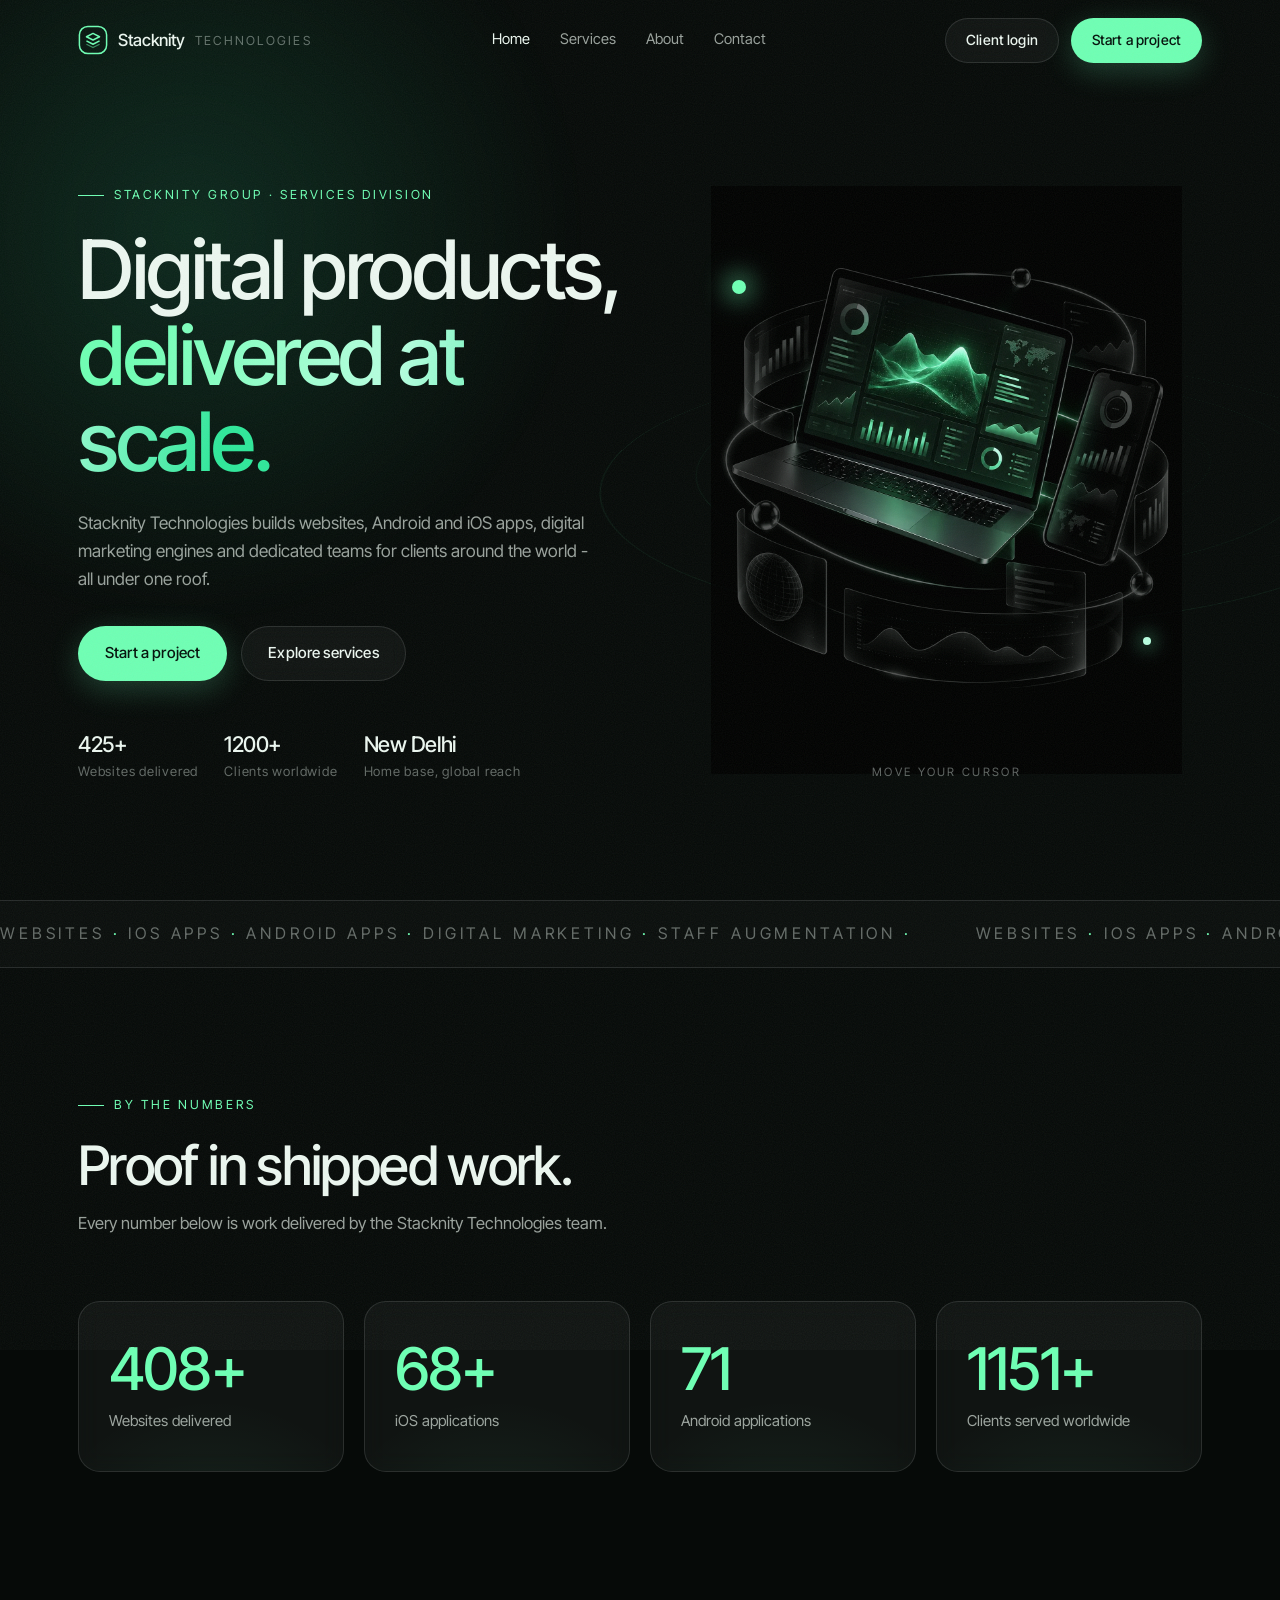
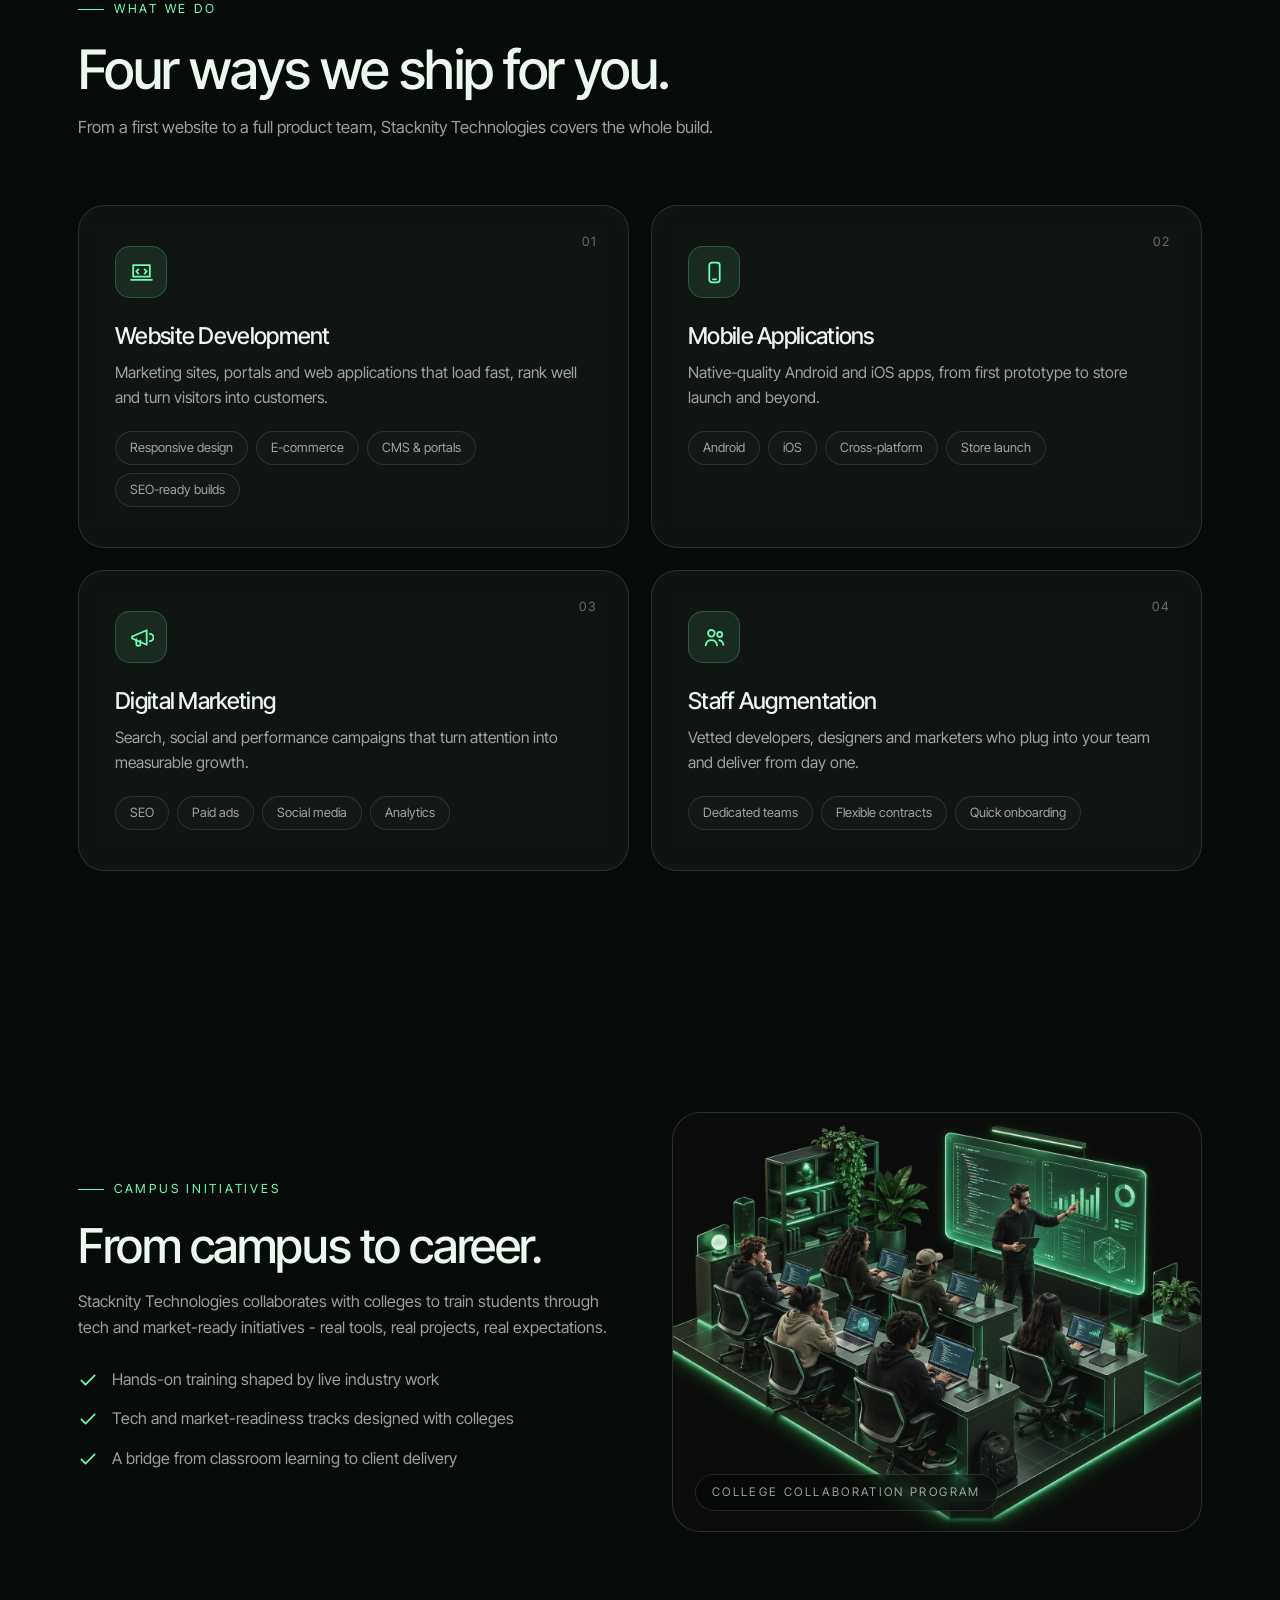
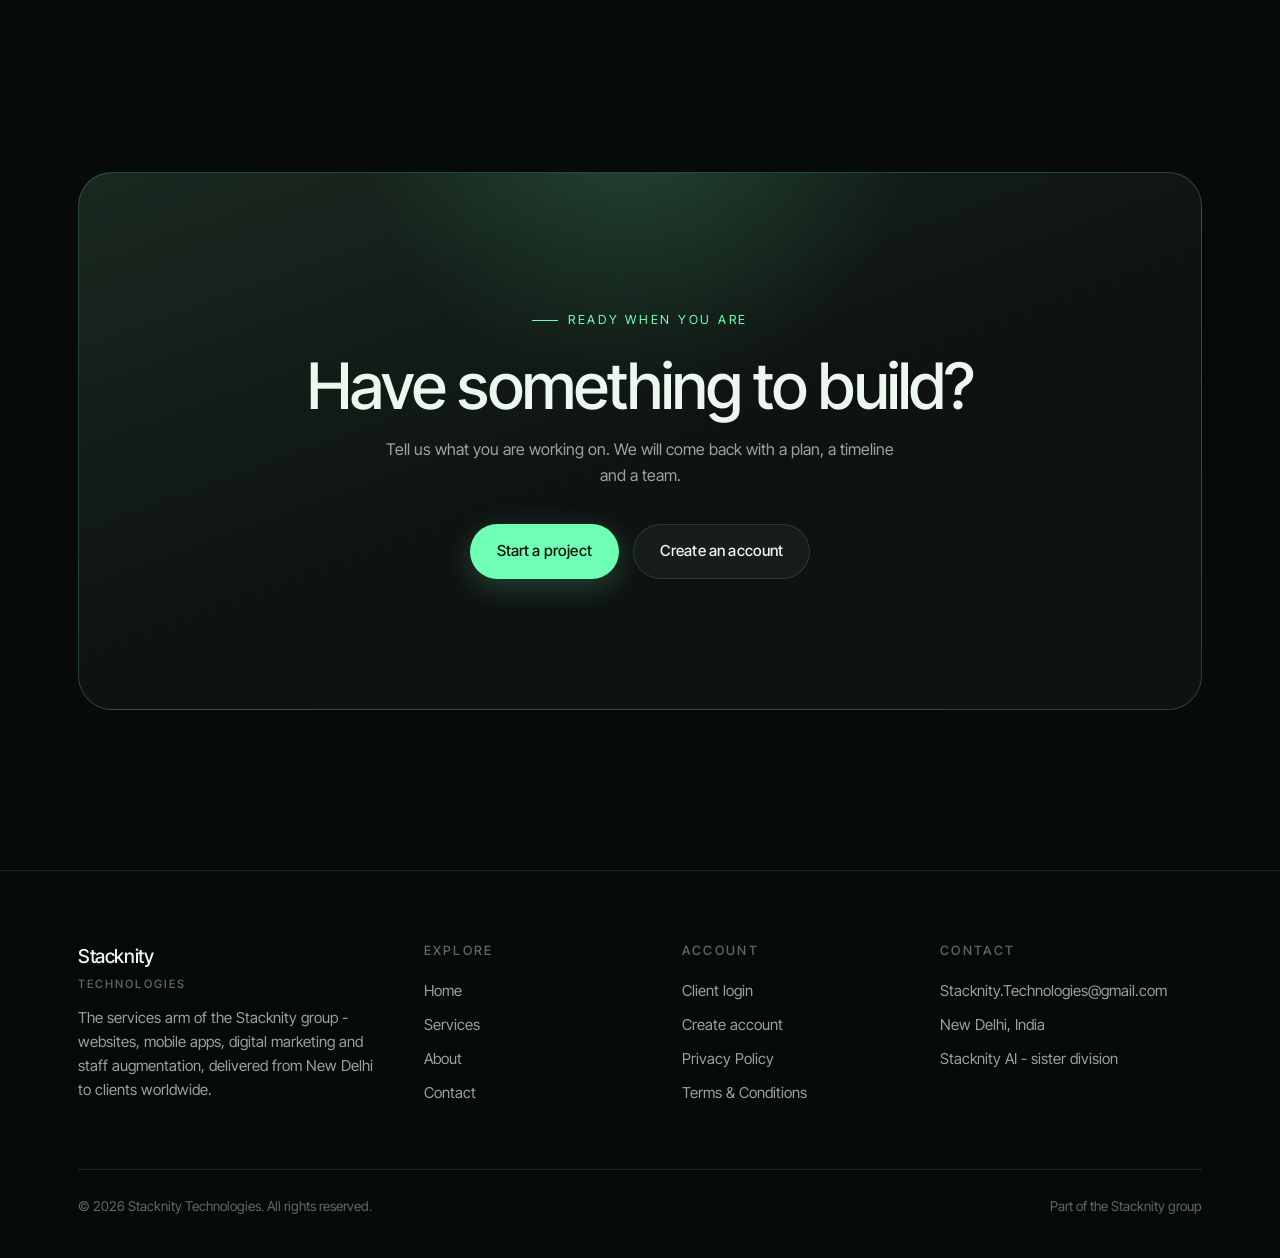
==== index.html @ 3ac45c6f "Stacknity Technologies website: multi-page site, auth, legal pages" ====
<!DOCTYPE html>
<html lang="en">
<head>
<meta charset="UTF-8">
<meta name="viewport" content="width=device-width, initial-scale=1, viewport-fit=cover">
<title>Stacknity Technologies - Websites, Apps, Marketing & Staff Augmentation</title>
<meta name="description" content="Stacknity Technologies is the services arm of the Stacknity group: website development, Android and iOS apps, digital marketing and staff augmentation from New Delhi, India.">
<link rel="icon" href="data:image/svg+xml,%3Csvg xmlns=%22http://www.w3.org/2000/svg%22 viewBox=%220 0 32 32%22%3E%3Crect width=%2232%22 height=%2232%22 rx=%228%22 fill=%22%23060a08%22/%3E%3Cpath d=%22M9 12.5l7-3.5 7 3.5-7 3.5-7-3.5z%22 fill=%22none%22 stroke=%22%236fffb4%22 stroke-width=%221.6%22 stroke-linejoin=%22round%22/%3E%3Cpath d=%22M9 17l7 3.5 7-3.5M9 20.5l7 3.5 7-3.5%22 fill=%22none%22 stroke=%22%236fffb4%22 stroke-width=%221.5%22 stroke-linejoin=%22round%22/%3E%3C/svg%3E">
<link rel="preconnect" href="https://fonts.googleapis.com">
<link rel="preconnect" href="https://fonts.gstatic.com" crossorigin>
<link href="https://fonts.googleapis.com/css2?family=Inter+Tight:wght@400;500&display=swap" rel="stylesheet">
<link rel="stylesheet" href="styles.css">
</head>
<body>
<div class="grain" aria-hidden="true"></div>
<nav class="nav" id="nav">
  <div class="nav-inner">
    <a class="brand" href="index.html" aria-label="Stacknity Technologies home">
      <svg class="mark" viewBox="0 0 32 32" fill="none" aria-hidden="true"><rect x="1.5" y="1.5" width="29" height="29" rx="9" stroke="#6fffb4" stroke-width="1.6"/><path d="M9 12.5l7-3.5 7 3.5-7 3.5-7-3.5z" stroke="#6fffb4" stroke-width="1.6" stroke-linejoin="round"/><path d="M9 17l7 3.5 7-3.5" stroke="#6fffb4" stroke-width="1.6" stroke-linejoin="round"/><path d="M9 20.5l7 3.5 7-3.5" stroke="#6fffb4" stroke-width="1.4" stroke-linejoin="round" opacity=".5"/></svg>
      <b>Stacknity</b><span>Technologies</span>
    </a>
    <div class="nav-links">
      <a href="index.html" class="active">Home</a>
      <a href="services.html">Services</a>
      <a href="about.html">About</a>
      <a href="contact.html">Contact</a>
    </div>
    <div class="nav-cta">
      <a class="btn btn-ghost sm" href="login.html">Client login</a>
      <a class="btn btn-primary sm" href="contact.html">Start a project</a>
    </div>
    <button class="nav-toggle" id="nav-toggle" aria-label="Menu"><i></i><i></i></button>
  </div>
</nav>
<div class="mobile-menu" id="mobile-menu">
  <a href="index.html">Home</a>
  <a href="services.html">Services</a>
  <a href="about.html">About</a>
  <a href="contact.html">Contact</a>
  <a href="login.html">Client login</a>
  <a class="btn btn-primary mm-cta" href="contact.html" style="justify-content:center;border:0">Start a project</a>
</div>
<section class="hero">
  <div class="hero-bg"><div class="hero-glow"></div><div class="rings" aria-hidden="true"><i></i><i></i><i></i></div></div>
  <div class="wrap hero-grid">
    <div>
      <div class="eyebrow reveal">Stacknity group &middot; Services division</div>
      <h1 class="reveal" style="--d:.08s">Digital products,<br><span class="grad">delivered at scale.</span></h1>
      <p class="hero-sub reveal" style="--d:.16s">Stacknity Technologies builds websites, Android and iOS apps, digital marketing engines and dedicated teams for clients around the world - all under one roof.</p>
      <div class="hero-cta reveal" style="--d:.24s">
        <a class="btn btn-primary" href="contact.html">Start a project</a>
        <a class="btn btn-ghost" href="services.html">Explore services</a>
      </div>
      <div class="hero-meta reveal" style="--d:.32s">
        <div><b>425+</b>Websites delivered</div>
        <div><b>1200+</b>Clients worldwide</div>
        <div><b>New Delhi</b>Home base, global reach</div>
      </div>
    </div>
    <div class="hero-visual reveal" id="hero-visual" style="--d:.2s">
      <div class="orb o1"></div><div class="orb o2"></div>
      <div class="spot-base"><img src="hero-tech.webp" alt="Laptop and smartphone with glowing mint interfaces, by Stacknity Technologies"></div>
      <div class="spot-reveal"><img src="hero-tech.webp" alt="" aria-hidden="true"></div>
      <div class="spot-hint">Move your cursor</div>
    </div>
  </div>
</section>
<div class="marquee"><div class="marquee-track" id="marquee-track"><span>Websites <b>&middot;</b> iOS apps <b>&middot;</b> Android apps <b>&middot;</b> Digital marketing <b>&middot;</b> Staff augmentation <b>&middot;</b>&nbsp;</span></div></div>
<section class="section">
  <div class="wrap">
    <div class="sec-head reveal"><div class="eyebrow">By the numbers</div><h2>Proof in shipped work.</h2><p>Every number below is work delivered by the Stacknity Technologies team.</p></div>
    <div class="stats"><div class="stat reveal"><div class="num" data-count="425" data-suffix="+">0+</div><div class="lbl">Websites delivered</div></div><div class="stat reveal" style="--d:.08s"><div class="num" data-count="71" data-suffix="+">0+</div><div class="lbl">iOS applications</div></div><div class="stat reveal" style="--d:.16s"><div class="num" data-count="74" data-suffix="">0</div><div class="lbl">Android applications</div></div><div class="stat reveal" style="--d:.24s"><div class="num" data-count="1200" data-suffix="+">0+</div><div class="lbl">Clients served worldwide</div></div></div>
  </div>
</section>
<section class="section" style="padding-top:0">
  <div class="wrap">
    <div class="sec-head reveal"><div class="eyebrow">What we do</div><h2>Four ways we ship for you.</h2><p>From a first website to a full product team, Stacknity Technologies covers the whole build.</p></div>
    <div class="svc-grid">
      <div class="svc reveal"><span class="idx">01</span><div class="icon"><svg viewBox="0 0 24 24"><path d="M4 5h16v11H4z"/><path d="M2 19h20"/><path d="M9 9l-2 2 2 2M15 9l2 2-2 2"/></svg></div><h3>Website Development</h3><p>Marketing sites, portals and web applications that load fast, rank well and turn visitors into customers.</p><ul><li>Responsive design</li><li>E-commerce</li><li>CMS &amp; portals</li><li>SEO-ready builds</li></ul></div>
      <div class="svc reveal" style="--d:.08s"><span class="idx">02</span><div class="icon"><svg viewBox="0 0 24 24"><rect x="7" y="2.5" width="10" height="19" rx="2.5"/><path d="M10.5 18.5h3"/></svg></div><h3>Mobile Applications</h3><p>Native-quality Android and iOS apps, from first prototype to store launch and beyond.</p><ul><li>Android</li><li>iOS</li><li>Cross-platform</li><li>Store launch</li></ul></div>
      <div class="svc reveal" style="--d:.16s"><span class="idx">03</span><div class="icon"><svg viewBox="0 0 24 24"><path d="M3 11l14-6v14L3 13v-2z"/><path d="M7 13.5V18a2 2 0 0 0 4 0v-3"/><path d="M20 8.5a3.5 3.5 0 0 1 0 7"/></svg></div><h3>Digital Marketing</h3><p>Search, social and performance campaigns that turn attention into measurable growth.</p><ul><li>SEO</li><li>Paid ads</li><li>Social media</li><li>Analytics</li></ul></div>
      <div class="svc reveal" style="--d:.24s"><span class="idx">04</span><div class="icon"><svg viewBox="0 0 24 24"><circle cx="9" cy="8" r="3.2"/><path d="M3.5 19.5c.6-3.2 2.8-5 5.5-5s4.9 1.8 5.5 5"/><circle cx="17" cy="9" r="2.4"/><path d="M16.5 14.6c2.1.3 3.6 1.9 4 4.4"/></svg></div><h3>Staff Augmentation</h3><p>Vetted developers, designers and marketers who plug into your team and deliver from day one.</p><ul><li>Dedicated teams</li><li>Flexible contracts</li><li>Quick onboarding</li></ul></div>
    </div>
  </div>
</section>
<section class="section"><div class="wrap split"><div class="reveal"><div class="eyebrow">Campus initiatives</div><h2>From campus to career.</h2><p>Stacknity Technologies collaborates with colleges to train students through tech and market-ready initiatives - real tools, real projects, real expectations.</p><ul class="checks"><li><svg viewBox="0 0 24 24"><path d="M4 12.5l5 5L20 6.5"/></svg>Hands-on training shaped by live industry work</li><li><svg viewBox="0 0 24 24"><path d="M4 12.5l5 5L20 6.5"/></svg>Tech and market-readiness tracks designed with colleges</li><li><svg viewBox="0 0 24 24"><path d="M4 12.5l5 5L20 6.5"/></svg>A bridge from classroom learning to client delivery</li></ul></div><div class="panel reveal" style="--d:.12s"><img src="campus.webp" alt="Students training with modern technology in a college program"><span class="panel-tag">College collaboration program</span></div></div></section>
<section class="section"><div class="wrap"><div class="cta-band reveal"><div class="eyebrow" style="justify-content:center">Ready when you are</div><h2>Have something to build?</h2><p>Tell us what you are working on. We will come back with a plan, a timeline and a team.</p><div class="hero-cta" style="justify-content:center"><a class="btn btn-primary" href="contact.html">Start a project</a><a class="btn btn-ghost" href="signup.html">Create an account</a></div></div></div></section>
<footer class="footer">
  <div class="wrap">
    <div class="footer-grid">
      <div>
        <div class="fbrand">Stacknity<span>Technologies</span></div>
        <p>The services arm of the Stacknity group - websites, mobile apps, digital marketing and staff augmentation, delivered from New Delhi to clients worldwide.</p>
      </div>
      <div>
        <h4>Explore</h4>
        <a href="index.html">Home</a>
        <a href="services.html">Services</a>
        <a href="about.html">About</a>
        <a href="contact.html">Contact</a>
      </div>
      <div>
        <h4>Account</h4>
        <a href="login.html">Client login</a>
        <a href="signup.html">Create account</a>
        <a href="privacy.html">Privacy Policy</a>
        <a href="terms.html">Terms &amp; Conditions</a>
      </div>
      <div>
        <h4>Contact</h4>
        <a href="mailto:Stacknity.Technologies@gmail.com">Stacknity.Technologies@gmail.com</a>
        <p>New Delhi, India</p>
        <a href="https://ravishankarbera.github.io/stacknity.ai/" target="_blank" rel="noopener">Stacknity AI - sister division</a>
      </div>
    </div>
    <div class="footer-bottom">
      <span>&copy; <span id="year">2026</span> Stacknity Technologies. All rights reserved.</span>
      <span>Part of the Stacknity group</span>
    </div>
  </div>
</footer>
<script src="site.js"></script>
</body></html>
---- styles.css ----
/* Stacknity Technologies - design system
   DNA: spotlight reveal, glass, grain, entrance motion, 3D accents (original build) */
:root{
  --bg:#060a08;
  --bg2:#0a100c;
  --fg:#ecf7f0;
  --fg-soft:rgba(236,247,240,.64);
  --fg-faint:rgba(236,247,240,.40);
  --mint:#6fffb4;
  --mint-deep:#2fe89a;
  --ink:#04120b;
  --rule:rgba(236,247,240,.12);
  --glass:rgba(255,255,255,.045);
  --glass-strong:rgba(255,255,255,.08);
  --ease:cubic-bezier(.22,.61,.36,1);
  --font:'Inter Tight','Helvetica Neue',Helvetica,Arial,sans-serif;
}
*{margin:0;padding:0;box-sizing:border-box}
html{-webkit-text-size-adjust:100%;scroll-behavior:smooth}
body{background:var(--bg);color:var(--fg);font-family:var(--font);font-weight:400;line-height:1.6;overflow-x:hidden}
::selection{background:var(--mint);color:var(--ink)}
img{max-width:100%;display:block}
a{color:inherit;text-decoration:none}
.wrap{max-width:1180px;margin:0 auto;padding:0 28px}
h1,h2,h3{font-weight:500;letter-spacing:-.03em;line-height:1.05}

/* film grain */
.grain{position:fixed;inset:-50%;width:200%;height:200%;pointer-events:none;z-index:2000;opacity:.06;
  background-image:url("data:image/svg+xml,%3Csvg xmlns='http://www.w3.org/2000/svg' width='240' height='240'%3E%3Cfilter id='n'%3E%3CfeTurbulence type='fractalNoise' baseFrequency='0.9' numOctaves='2' stitchTiles='stitch'/%3E%3C/filter%3E%3Crect width='100%25' height='100%25' filter='url(%23n)'/%3E%3C/svg%3E");
  animation:grain 8s steps(10) infinite}
@keyframes grain{0%,100%{transform:translate(0,0)}20%{transform:translate(-3%,2%)}40%{transform:translate(2%,-3%)}60%{transform:translate(-2%,-2%)}80%{transform:translate(3%,3%)}}

/* nav */
.nav{position:fixed;top:0;left:0;right:0;z-index:1000;transition:background .4s var(--ease),border-color .4s var(--ease);border-bottom:1px solid transparent}
.nav.scrolled{background:rgba(6,10,8,.72);backdrop-filter:blur(18px);-webkit-backdrop-filter:blur(18px);border-bottom-color:var(--rule)}
.nav-inner{max-width:1180px;margin:0 auto;padding:18px 28px;display:flex;align-items:center;justify-content:space-between;gap:24px}
.brand{display:flex;align-items:center;gap:10px;font-size:1.05rem;letter-spacing:-.02em}
.brand .mark{width:30px;height:30px;flex:none}
.brand b{font-weight:500}
.brand span{color:var(--fg-faint);font-size:.78rem;letter-spacing:.18em;text-transform:uppercase;margin-top:2px}
.nav-links{display:flex;gap:30px;align-items:center}
.nav-links a{color:var(--fg-soft);font-size:.92rem;transition:color .25s}
.nav-links a:hover,.nav-links a.active{color:var(--fg)}
.nav-cta{display:flex;gap:12px;align-items:center}
.nav-toggle{display:none;background:none;border:0;width:40px;height:40px;cursor:pointer;position:relative;z-index:1002}
.nav-toggle i{position:absolute;left:8px;right:8px;height:2px;background:var(--fg);transition:.35s var(--ease)}
.nav-toggle i:nth-child(1){top:14px}.nav-toggle i:nth-child(2){top:24px}
.nav-toggle.open i:nth-child(1){top:19px;transform:rotate(45deg)}
.nav-toggle.open i:nth-child(2){top:19px;transform:rotate(-45deg)}
.mobile-menu{position:fixed;inset:0;z-index:1001;background:rgba(6,10,8,.96);backdrop-filter:blur(24px);display:flex;flex-direction:column;justify-content:center;padding:0 32px;gap:8px;opacity:0;pointer-events:none;transition:opacity .4s var(--ease)}
.mobile-menu.open{opacity:1;pointer-events:auto}
.mobile-menu a{font-size:2rem;font-weight:500;letter-spacing:-.02em;padding:10px 0;border-bottom:1px solid var(--rule);color:var(--fg-soft)}
.mobile-menu a:hover{color:var(--mint)}
.mobile-menu .mm-cta{margin-top:22px;border:0}

/* buttons */
.btn{display:inline-flex;align-items:center;gap:9px;padding:14px 26px;border-radius:999px;font-size:.95rem;font-weight:500;letter-spacing:.01em;cursor:pointer;border:1px solid transparent;transition:transform .35s var(--ease),box-shadow .35s var(--ease),background .35s,color .35s;white-space:nowrap}
.btn:hover{transform:translateY(-2px)}
.btn-primary{background:var(--mint);color:var(--ink);box-shadow:0 8px 30px rgba(111,255,180,.22)}
.btn-primary:hover{box-shadow:0 14px 44px rgba(111,255,180,.34)}
.btn-ghost{background:var(--glass);border-color:var(--rule);color:var(--fg);backdrop-filter:blur(8px)}
.btn-ghost:hover{border-color:rgba(111,255,180,.45)}
.btn.sm{padding:10px 20px;font-size:.88rem}

/* hero */
.hero{position:relative;min-height:100vh;display:flex;align-items:center;padding:140px 0 80px;overflow:hidden}
.hero-bg{position:absolute;inset:0;pointer-events:none}
.hero-glow{position:absolute;width:900px;height:900px;left:-260px;top:-220px;background:radial-gradient(circle,rgba(47,232,154,.14),transparent 62%);filter:blur(10px)}
.rings{position:absolute;right:-8%;top:50%;width:min(64vw,760px);aspect-ratio:1;transform:translateY(-50%);perspective:1100px;opacity:.6}
.rings i{position:absolute;inset:0;border-radius:50%;border:1px solid rgba(111,255,180,.16);transform-style:preserve-3d}
.rings i:nth-child(1){transform:rotateX(72deg) rotateZ(0deg);animation:spin 26s linear infinite}
.rings i:nth-child(2){inset:11%;border-color:rgba(111,255,180,.11);transform:rotateX(72deg) rotateZ(60deg);animation:spin 34s linear infinite reverse}
.rings i:nth-child(3){inset:23%;border-style:dashed;border-color:rgba(111,255,180,.09);transform:rotateX(72deg) rotateZ(120deg);animation:spin 44s linear infinite}
@keyframes spin{from{transform:rotateX(72deg) rotateZ(0deg)}to{transform:rotateX(72deg) rotateZ(360deg)}}
.hero-grid{position:relative;display:grid;grid-template-columns:1.05fr .95fr;gap:48px;align-items:center;width:100%}
.eyebrow{display:inline-flex;align-items:center;gap:10px;font-size:.78rem;letter-spacing:.22em;text-transform:uppercase;color:var(--mint);margin-bottom:22px}
.eyebrow::before{content:"";width:26px;height:1px;background:var(--mint)}
.hero h1{font-size:clamp(2.9rem,6.4vw,5.4rem);margin-bottom:24px}
.hero h1 .grad{background:linear-gradient(100deg,var(--mint) 10%,#b8ffe0 55%,var(--mint-deep) 90%);-webkit-background-clip:text;background-clip:text;color:transparent}
.hero-sub{color:var(--fg-soft);font-size:1.08rem;max-width:520px;margin-bottom:34px}
.hero-cta{display:flex;gap:14px;flex-wrap:wrap}
.hero-meta{display:flex;gap:26px;margin-top:46px;color:var(--fg-faint);font-size:.82rem;letter-spacing:.06em}
.hero-meta b{display:block;color:var(--fg);font-size:1.35rem;font-weight:500;letter-spacing:-.02em}

/* spotlight visual */
.hero-visual{position:relative;aspect-ratio:4/4.6;max-height:640px;justify-self:end;width:100%;max-width:520px}
.spot-base,.spot-reveal{position:absolute;inset:0;display:flex;align-items:center;justify-content:center}
.spot-base img,.spot-reveal img{width:100%;height:100%;object-fit:contain;mix-blend-mode:screen}
.spot-base img{filter:grayscale(.92) brightness(.42) contrast(1.06);opacity:.8}
.spot-reveal{--mx:50%;--my:40%;
  -webkit-mask-image:radial-gradient(circle 230px at var(--mx) var(--my),#000 0%,#000 38%,transparent 72%);
  mask-image:radial-gradient(circle 230px at var(--mx) var(--my),#000 0%,#000 38%,transparent 72%)}
.spot-hint{position:absolute;left:50%;bottom:-8px;transform:translateX(-50%);font-size:.72rem;letter-spacing:.2em;text-transform:uppercase;color:var(--fg-faint);white-space:nowrap}
.orb{position:absolute;border-radius:50%;pointer-events:none}
.orb.o1{width:14px;height:14px;background:var(--mint);box-shadow:0 0 24px 6px rgba(111,255,180,.5);top:16%;left:8%;animation:float1 7s ease-in-out infinite}
.orb.o2{width:8px;height:8px;background:#b8ffe0;box-shadow:0 0 18px 4px rgba(111,255,180,.4);bottom:22%;right:10%;animation:float1 9s ease-in-out infinite reverse}
@keyframes float1{0%,100%{transform:translateY(0)}50%{transform:translateY(-18px)}}

/* marquee */
.marquee{border-top:1px solid var(--rule);border-bottom:1px solid var(--rule);overflow:hidden;padding:20px 0;background:rgba(255,255,255,.015)}
.marquee-track{display:flex;gap:56px;white-space:nowrap;width:max-content;animation:mq 30s linear infinite}
.marquee-track span{font-size:1rem;letter-spacing:.24em;text-transform:uppercase;color:var(--fg-faint)}
.marquee-track b{color:var(--mint);font-weight:400}
@keyframes mq{from{transform:translateX(0)}to{transform:translateX(-50%)}}

/* sections */
.section{padding:120px 0;position:relative}
.sec-head{max-width:720px;margin-bottom:64px}
.sec-head h2{font-size:clamp(2.1rem,4.4vw,3.4rem);margin-bottom:16px}
.sec-head p{color:var(--fg-soft);font-size:1.04rem}
.sec-head.center{margin-left:auto;margin-right:auto;text-align:center}
.sec-head.center .eyebrow{justify-content:center}

/* stats */
.stats{display:grid;grid-template-columns:repeat(4,1fr);gap:20px}
.stat{padding:38px 30px;border:1px solid var(--rule);border-radius:22px;background:var(--glass);backdrop-filter:blur(12px);position:relative;overflow:hidden}
.stat::after{content:"";position:absolute;inset:auto -30% -60% -30%;height:120%;background:radial-gradient(ellipse at bottom,rgba(111,255,180,.09),transparent 60%);pointer-events:none}
.stat .num{font-size:clamp(2.5rem,4.6vw,3.7rem);font-weight:500;letter-spacing:-.03em;color:var(--mint);line-height:1}
.stat .lbl{margin-top:10px;color:var(--fg-soft);font-size:.94rem}

/* service cards */
.svc-grid{display:grid;grid-template-columns:repeat(2,1fr);gap:22px}
.svc{position:relative;padding:40px 36px;border-radius:26px;border:1px solid var(--rule);background:var(--glass);backdrop-filter:blur(14px);transition:border-color .4s,box-shadow .4s;transform-style:preserve-3d;will-change:transform}
.svc:hover{border-color:rgba(111,255,180,.4);box-shadow:0 24px 70px rgba(0,0,0,.45)}
.svc .idx{position:absolute;top:26px;right:30px;font-size:.8rem;color:var(--fg-faint);letter-spacing:.14em}
.svc .icon{width:52px;height:52px;border-radius:15px;display:grid;place-items:center;background:rgba(111,255,180,.1);border:1px solid rgba(111,255,180,.22);margin-bottom:26px}
.svc .icon svg{width:25px;height:25px;stroke:var(--mint);fill:none;stroke-width:1.7;stroke-linecap:round;stroke-linejoin:round}
.svc h3{font-size:1.45rem;margin-bottom:12px}
.svc p{color:var(--fg-soft);font-size:.98rem;margin-bottom:20px}
.svc ul{list-style:none;display:flex;flex-wrap:wrap;gap:8px}
.svc ul li{font-size:.8rem;color:var(--fg-soft);border:1px solid var(--rule);border-radius:999px;padding:6px 14px;background:rgba(255,255,255,.02)}

/* split feature */
.split{display:grid;grid-template-columns:1fr 1fr;gap:64px;align-items:center}
.split h2{font-size:clamp(2rem,4vw,3rem);margin-bottom:18px}
.split p{color:var(--fg-soft);margin-bottom:16px}
.checks{list-style:none;margin-top:26px;display:grid;gap:14px}
.checks li{display:flex;gap:14px;align-items:flex-start;color:var(--fg-soft)}
.checks li svg{flex:none;width:20px;height:20px;stroke:var(--mint);fill:none;stroke-width:2;stroke-linecap:round;stroke-linejoin:round;margin-top:3px}
.panel{position:relative;border-radius:28px;border:1px solid var(--rule);background:var(--glass);backdrop-filter:blur(14px);overflow:hidden;min-height:420px;display:flex;align-items:center;justify-content:center}
.panel img{width:100%;height:100%;object-fit:cover;position:absolute;inset:0;mix-blend-mode:screen;opacity:.92}
.panel .panel-tag{position:absolute;left:22px;bottom:20px;font-size:.74rem;letter-spacing:.2em;text-transform:uppercase;color:var(--fg-soft);background:rgba(6,10,8,.55);border:1px solid var(--rule);border-radius:999px;padding:8px 16px;backdrop-filter:blur(8px)}

/* process */
.process{display:grid;grid-template-columns:repeat(4,1fr);gap:20px;counter-reset:step}
.step{border-top:1px solid var(--rule);padding-top:26px;position:relative}
.step::before{counter-increment:step;content:"0" counter(step);display:block;font-size:.82rem;color:var(--mint);letter-spacing:.16em;margin-bottom:14px}
.step h3{font-size:1.14rem;margin-bottom:8px}
.step p{color:var(--fg-soft);font-size:.92rem}

/* CTA band */
.cta-band{position:relative;text-align:center;padding:130px 28px;border-radius:34px;overflow:hidden;border:1px solid rgba(111,255,180,.22);background:linear-gradient(160deg,rgba(111,255,180,.09),rgba(6,10,8,.2) 55%),var(--glass)}
.cta-band::before{content:"";position:absolute;width:640px;height:640px;left:50%;top:-380px;transform:translateX(-50%);background:radial-gradient(circle,rgba(111,255,180,.17),transparent 62%);pointer-events:none}
.cta-band h2{font-size:clamp(2.2rem,5vw,4rem);margin-bottom:18px}
.cta-band p{color:var(--fg-soft);max-width:520px;margin:0 auto 36px}

/* footer */
.footer{border-top:1px solid var(--rule);padding:70px 0 40px;margin-top:40px}
.footer-grid{display:grid;grid-template-columns:1.4fr 1fr 1fr 1.2fr;gap:40px;margin-bottom:54px}
.footer h4{font-size:.8rem;letter-spacing:.18em;text-transform:uppercase;color:var(--fg-faint);margin-bottom:18px;font-weight:500}
.footer a,.footer p{display:block;color:var(--fg-soft);font-size:.94rem;margin-bottom:10px;transition:color .25s}
.footer a:hover{color:var(--mint)}
.footer .fbrand{font-size:1.2rem;font-weight:500;letter-spacing:-.02em;margin-bottom:12px}
.footer .fbrand span{color:var(--fg-faint);font-size:.72rem;letter-spacing:.18em;text-transform:uppercase;display:block;margin-top:4px}
.footer-bottom{border-top:1px solid var(--rule);padding-top:26px;display:flex;justify-content:space-between;gap:16px;flex-wrap:wrap;color:var(--fg-faint);font-size:.84rem}

/* legal */
.legal{max-width:780px;margin:0 auto;padding:170px 28px 90px}
.legal h1{font-size:clamp(2.2rem,4.6vw,3.4rem);margin-bottom:10px}
.legal .upd{color:var(--fg-faint);font-size:.86rem;margin-bottom:44px}
.legal h2{font-size:1.35rem;margin:40px 0 14px}
.legal p,.legal li{color:var(--fg-soft);font-size:.98rem;margin-bottom:12px}
.legal ul{padding-left:22px;margin-bottom:14px}
.legal a{color:var(--mint)}

/* auth */
.auth-wrap{min-height:100vh;display:flex;align-items:center;justify-content:center;padding:130px 24px 70px;position:relative;overflow:hidden}
.auth-card{width:100%;max-width:440px;border-radius:26px;border:1px solid var(--rule);background:var(--glass);backdrop-filter:blur(16px);padding:44px 40px;position:relative;z-index:2}
.auth-card .mark{width:38px;height:38px;margin-bottom:20px}
.auth-card h1{font-size:1.75rem;margin-bottom:8px}
.auth-card .sub{color:var(--fg-soft);font-size:.94rem;margin-bottom:30px}
.field{margin-bottom:18px}
.field label{display:block;font-size:.8rem;letter-spacing:.1em;text-transform:uppercase;color:var(--fg-faint);margin-bottom:8px}
.field input{width:100%;padding:14px 16px;border-radius:13px;border:1px solid var(--rule);background:rgba(255,255,255,.035);color:var(--fg);font-family:var(--font);font-size:1rem;outline:none;transition:border-color .3s}
.field input:focus{border-color:rgba(111,255,180,.5)}
.form-status{margin:16px 0 0;font-size:.9rem;min-height:22px}
.form-status.ok{color:var(--mint)}
.form-status.err{color:#ff8f8f}
.auth-card .btn{width:100%;justify-content:center;margin-top:8px}
.auth-alt{margin-top:26px;text-align:center;color:var(--fg-soft);font-size:.92rem}
.auth-alt a{color:var(--mint)}
.auth-legal{margin-top:16px;text-align:center;color:var(--fg-faint);font-size:.78rem}
.auth-legal a{color:var(--fg-soft);text-decoration:underline}

/* dashboard */
.dash{max-width:900px;margin:0 auto;padding:170px 28px 90px}
.dash-card{border:1px solid var(--rule);border-radius:26px;background:var(--glass);backdrop-filter:blur(14px);padding:44px 40px;margin-bottom:26px}
.dash-card h1{font-size:clamp(1.8rem,4vw,2.6rem);margin-bottom:8px}
.dash-meta{color:var(--fg-soft);font-size:.95rem}
.dash-meta b{color:var(--mint);font-weight:500}
.dash-links{display:grid;grid-template-columns:repeat(3,1fr);gap:18px}
.dash-link{border:1px solid var(--rule);border-radius:20px;padding:26px 24px;background:var(--glass);transition:border-color .3s,transform .3s var(--ease)}
.dash-link:hover{border-color:rgba(111,255,180,.4);transform:translateY(-3px)}
.dash-link h3{font-size:1.05rem;margin-bottom:6px}
.dash-link p{color:var(--fg-soft);font-size:.88rem}
.spinner{width:44px;height:44px;border-radius:50%;border:2px solid var(--rule);border-top-color:var(--mint);animation:rot 1s linear infinite;margin:0 auto}
@keyframes rot{to{transform:rotate(360deg)}}

/* reveal */
.reveal{opacity:0;transform:translateY(30px);transition:opacity .9s var(--ease),transform .9s var(--ease);transition-delay:var(--d,0s)}
.reveal.in{opacity:1;transform:none}
@media (prefers-reduced-motion:reduce){.reveal{opacity:1;transform:none;transition:none}.marquee-track,.rings i,.orb,.grain{animation:none}}

/* page hero (inner pages) */
.page-hero{padding:190px 0 90px;position:relative;overflow:hidden}
.page-hero h1{font-size:clamp(2.6rem,5.6vw,4.6rem);margin-bottom:20px;max-width:820px}
.page-hero p{color:var(--fg-soft);max-width:620px;font-size:1.06rem}

/* contact */
.contact-grid{display:grid;grid-template-columns:1fr 1.1fr;gap:26px;align-items:stretch}
.contact-card{border:1px solid var(--rule);border-radius:26px;background:var(--glass);backdrop-filter:blur(14px);padding:40px 36px}
.contact-card h3{font-size:1.2rem;margin-bottom:16px}
.contact-line{display:flex;gap:16px;align-items:flex-start;padding:18px 0;border-top:1px solid var(--rule)}
.contact-line svg{flex:none;width:21px;height:21px;stroke:var(--mint);fill:none;stroke-width:1.7;stroke-linecap:round;stroke-linejoin:round;margin-top:2px}
.contact-line b{display:block;font-weight:500;margin-bottom:2px}
.contact-line span{color:var(--fg-soft);font-size:.94rem;word-break:break-word}
textarea.ta{width:100%;min-height:130px;padding:14px 16px;border-radius:13px;border:1px solid var(--rule);background:rgba(255,255,255,.035);color:var(--fg);font-family:var(--font);font-size:1rem;outline:none;resize:vertical}
textarea.ta:focus{border-color:rgba(111,255,180,.5)}

/* responsive */
@media(max-width:1020px){
  .hero-grid{grid-template-columns:1fr;gap:64px}
  .hero-visual{justify-self:center;max-width:440px}
  .rings{opacity:.35}
  .stats{grid-template-columns:repeat(2,1fr)}
  .process{grid-template-columns:repeat(2,1fr)}
  .split{grid-template-columns:1fr;gap:40px}
  .footer-grid{grid-template-columns:1fr 1fr}
  .contact-grid{grid-template-columns:1fr}
  .dash-links{grid-template-columns:1fr}
}
@media(max-width:760px){
  .nav-links,.nav-cta .btn-ghost{display:none}
  .nav-toggle{display:block}
  .svc-grid{grid-template-columns:1fr}
  .section{padding:84px 0}
  .hero{padding-top:120px}
  .hero-meta{flex-wrap:wrap;gap:18px}
  .stats{grid-template-columns:1fr 1fr;gap:14px}
  .stat{padding:26px 20px}
  .process{grid-template-columns:1fr}
  .footer-grid{grid-template-columns:1fr;gap:30px}
  .cta-band{padding:90px 22px}
  .page-hero{padding:150px 0 60px}
}

/* select + misc */
.field select{width:100%;padding:14px 16px;border-radius:13px;border:1px solid var(--rule);background-color:rgba(255,255,255,.035);color:var(--fg);font-family:var(--font);font-size:1rem;outline:none;appearance:none;-webkit-appearance:none;background-image:url("data:image/svg+xml,%3Csvg xmlns='http://www.w3.org/2000/svg' width='12' height='8'%3E%3Cpath d='M1 1l5 5 5-5' stroke='%236fffb4' stroke-width='1.6' fill='none'/%3E%3C/svg%3E");background-repeat:no-repeat;background-position:right 16px center}
.field select:focus{border-color:rgba(111,255,180,.5)}
.field select option{background:#0a100c;color:var(--fg)}
.form-note{color:var(--fg-faint);font-size:.82rem;margin-top:14px}
@media (pointer:coarse){.spot-hint{display:none}}
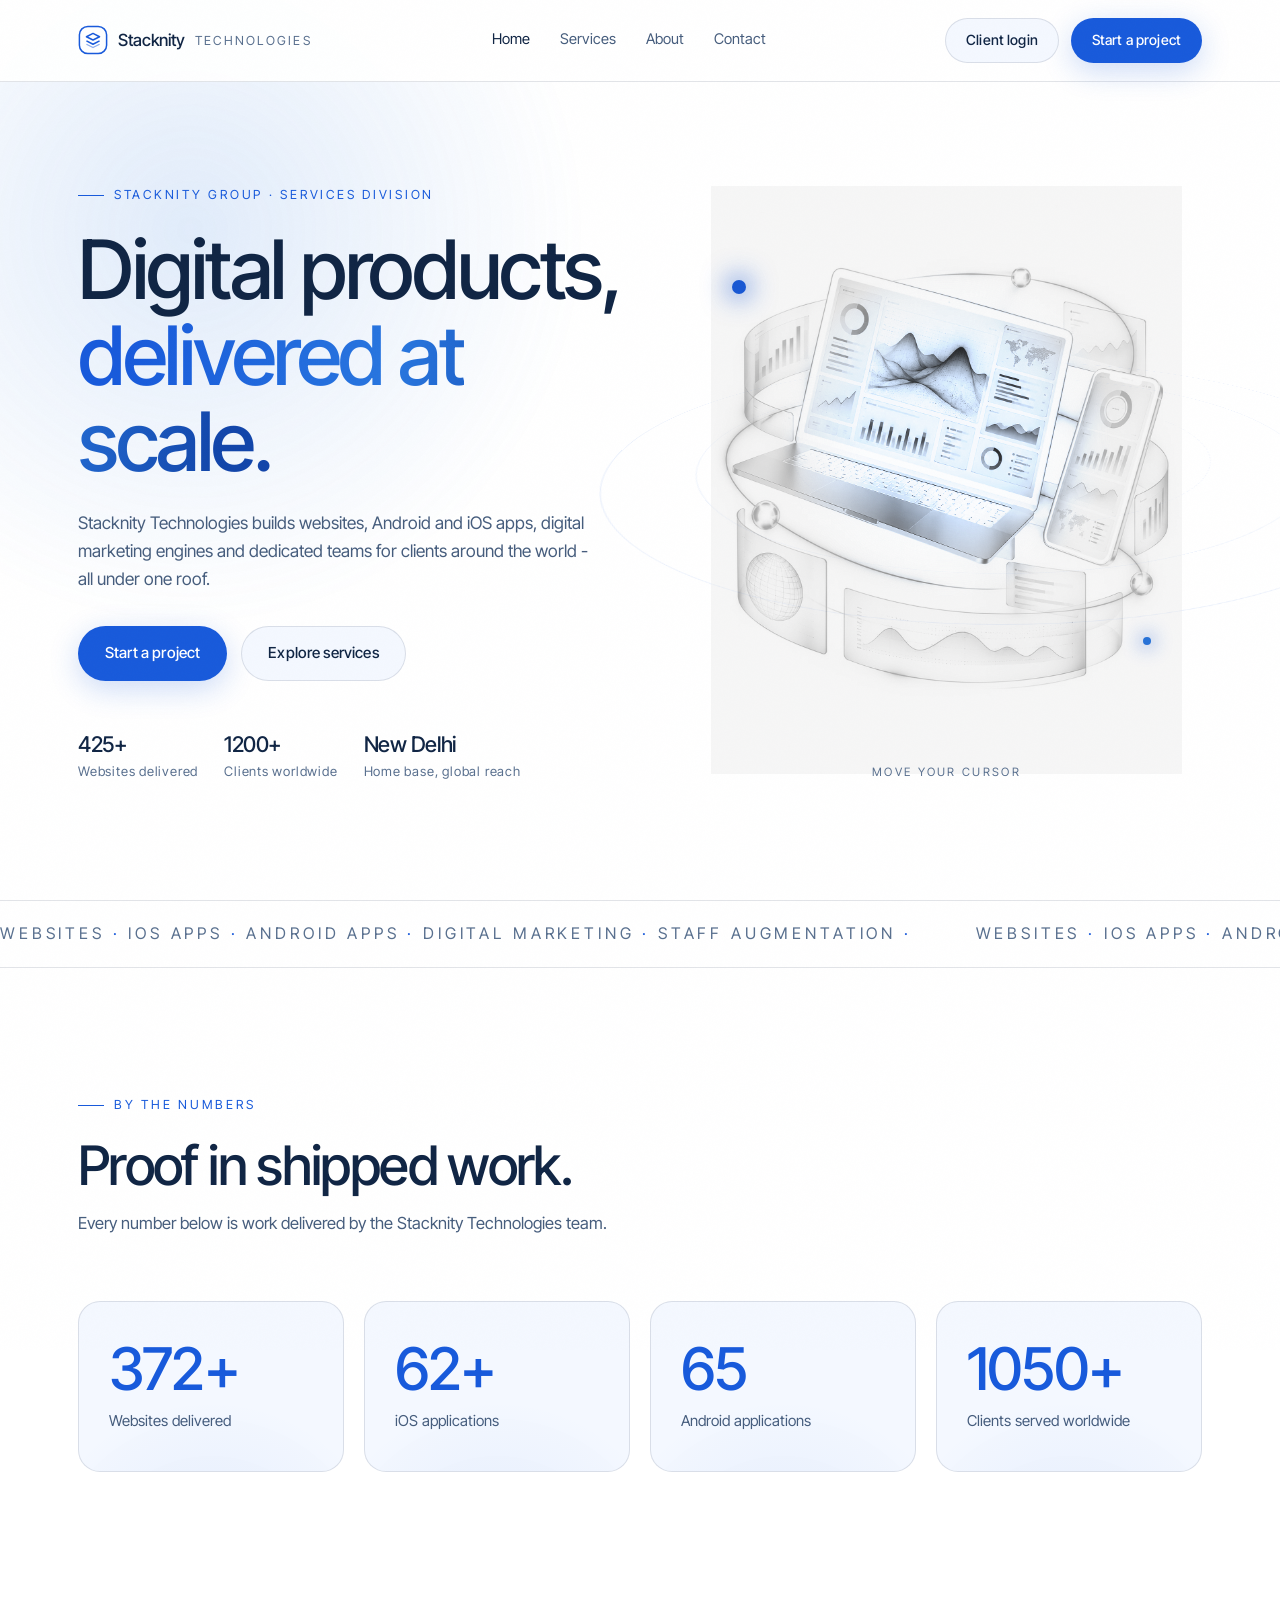
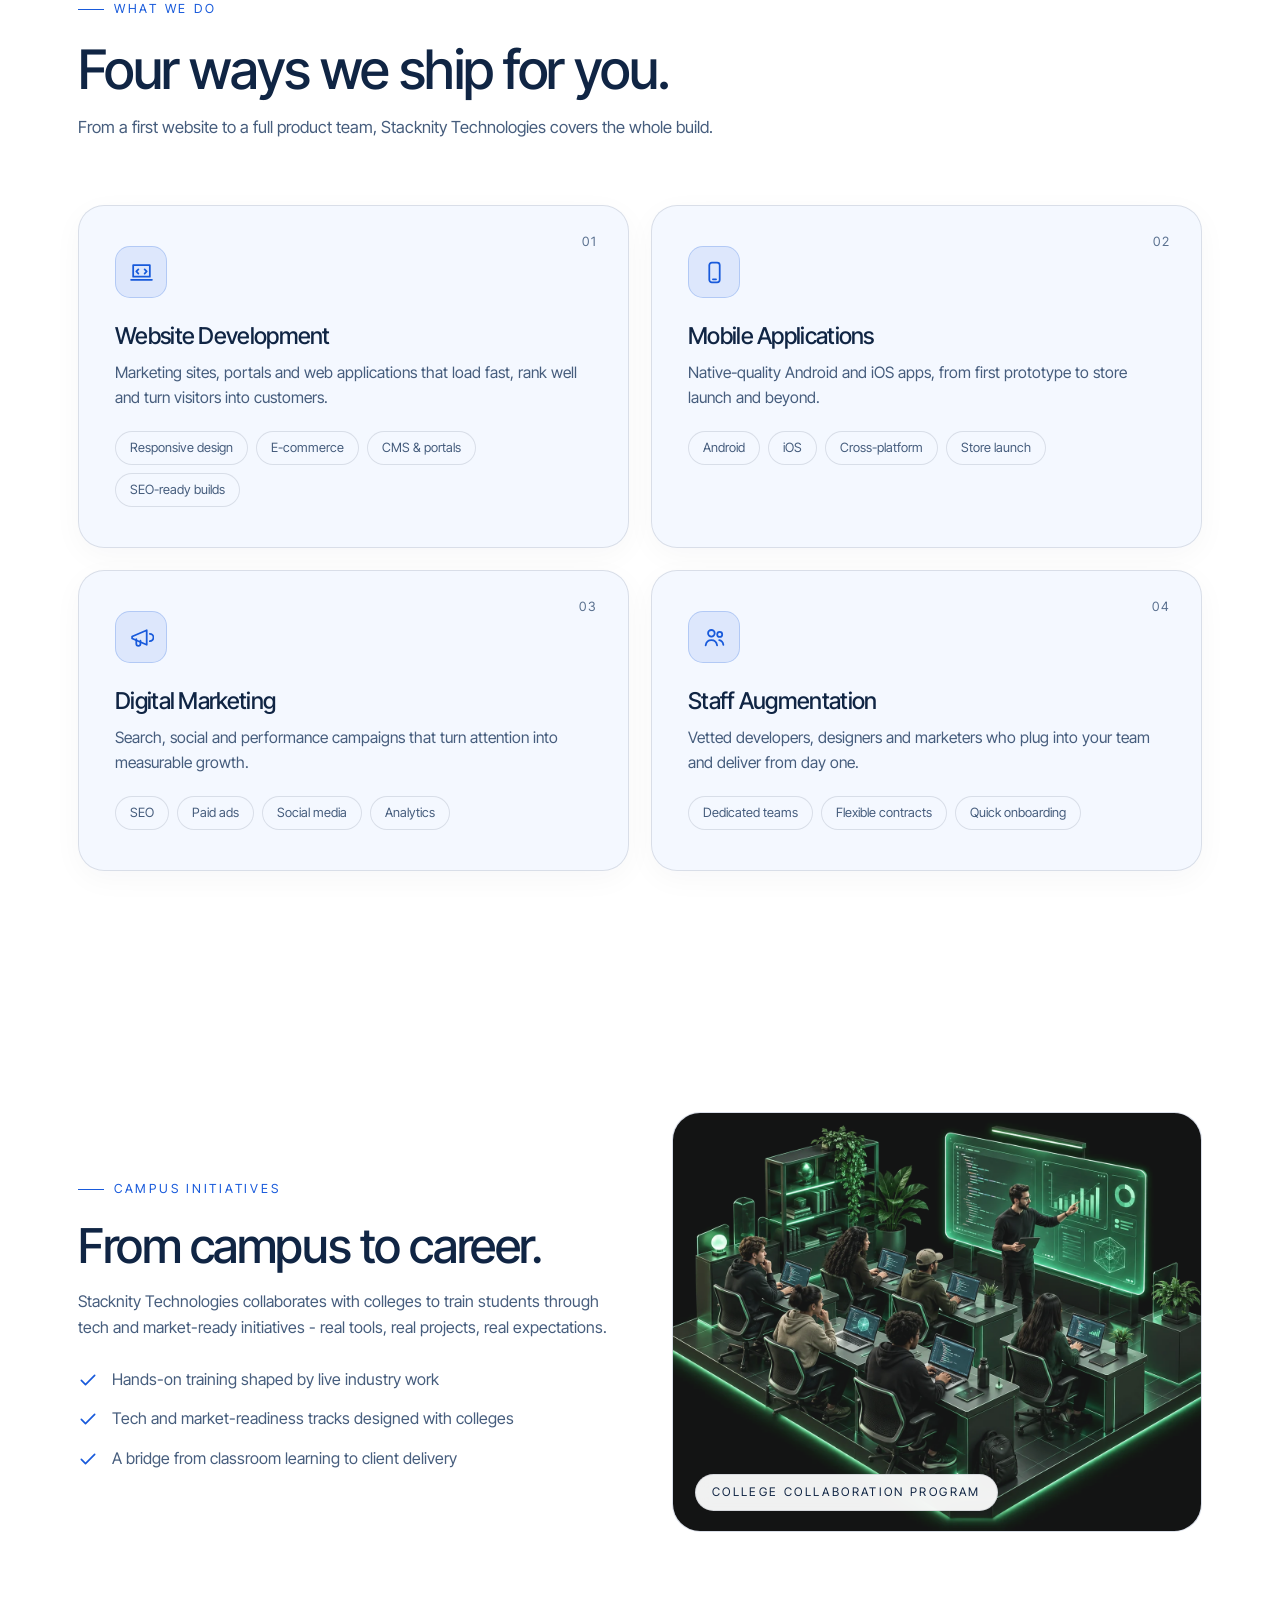
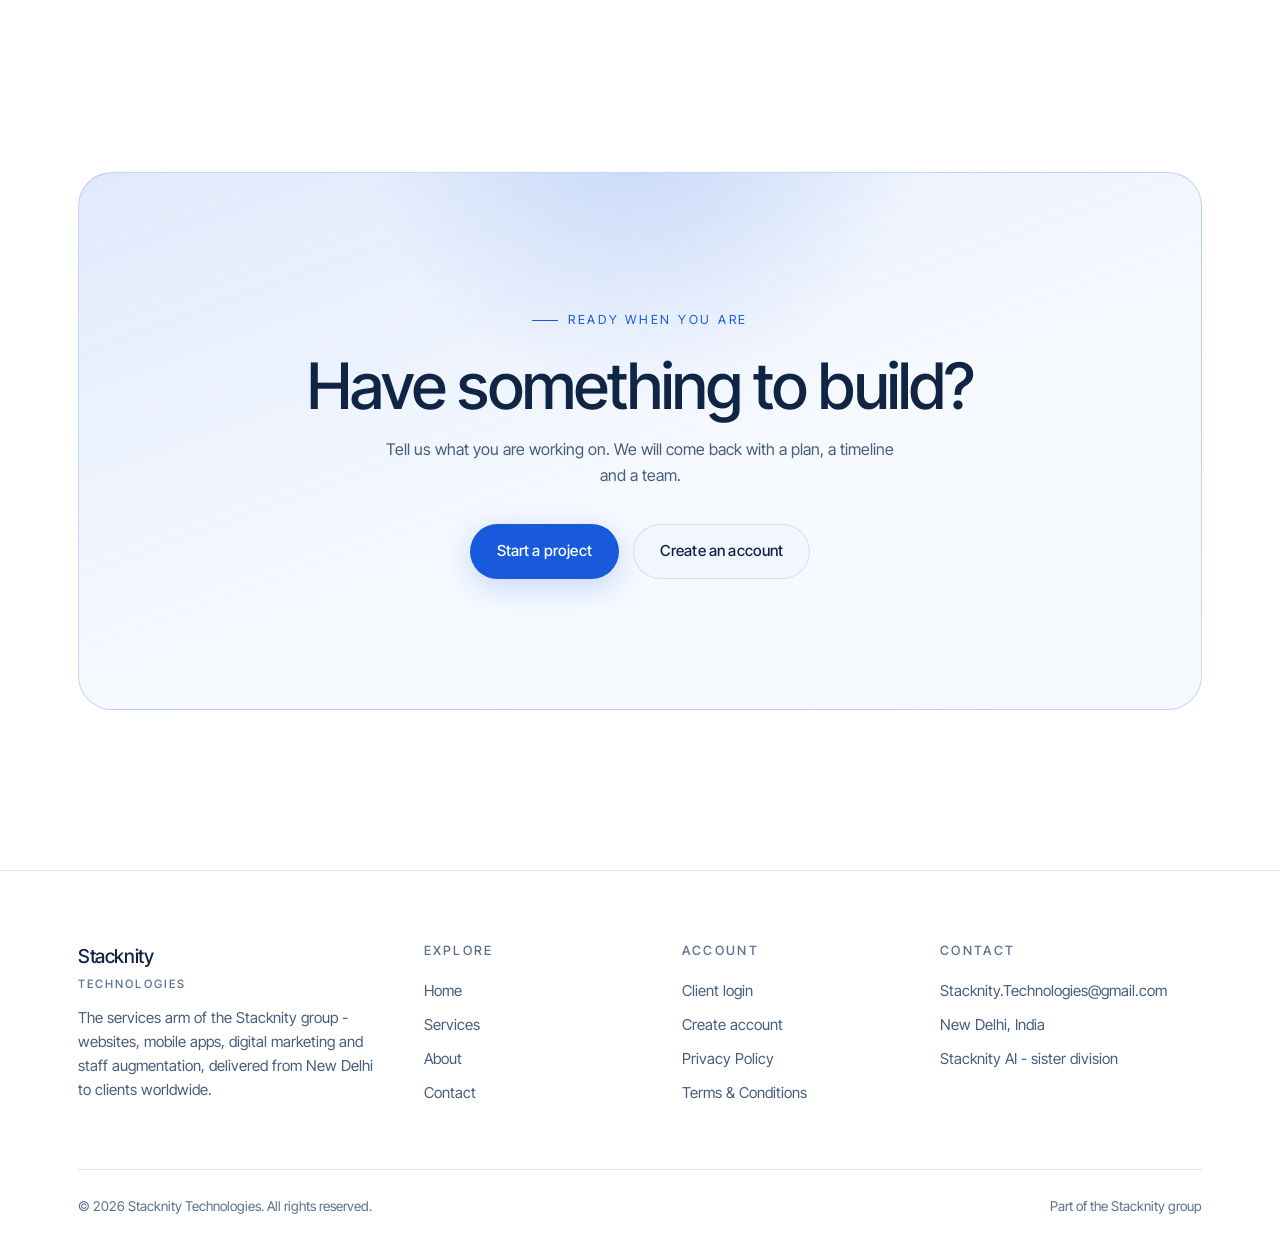
==== commit a70b659d: "Normalize uploaded file names" ====
--- a/index.html
+++ b/index.html
@@ -10,6 +10,20 @@
 <link rel="preconnect" href="https://fonts.gstatic.com" crossorigin>
 <link href="https://fonts.googleapis.com/css2?family=Inter+Tight:wght@400;500&display=swap" rel="stylesheet">
 <link rel="stylesheet" href="styles.css">
+<link rel="canonical" href="https://ravishankarbera.github.io/Stacknity-Technologies/">
+<meta name="robots" content="index, follow, max-image-preview:large">
+<meta property="og:title" content="Stacknity Technologies - Websites, Apps, Marketing & Staff Augmentation">
+<meta property="og:description" content="Stacknity Technologies is the services arm of the Stacknity group: website development, Android and iOS apps, digital marketing and staff augmentation from New Delhi, India.">
+<meta property="og:type" content="website">
+<meta property="og:site_name" content="Stacknity Technologies">
+<meta property="og:url" content="https://ravishankarbera.github.io/Stacknity-Technologies/">
+<meta property="og:image" content="https://ravishankarbera.github.io/Stacknity-Technologies/hero-tech.webp">
+<meta name="twitter:card" content="summary_large_image">
+<meta name="twitter:title" content="Stacknity Technologies - Websites, Apps, Marketing & Staff Augmentation">
+<meta name="twitter:description" content="Stacknity Technologies is the services arm of the Stacknity group: website development, Android and iOS apps, digital marketing and staff augmentation from New Delhi, India.">
+<meta name="twitter:image" content="https://ravishankarbera.github.io/Stacknity-Technologies/hero-tech.webp">
+<meta name="author" content="Ravi Shankar Bera">
+<script type="application/ld+json">{"@context": "https://schema.org", "@graph": [{"@type": "Organization", "@id": "https://ravishankarbera.github.io/Stacknity-Technologies/#org", "name": "Stacknity Technologies", "description": "Website development, Android and iOS apps, digital marketing and staff augmentation.", "founder": {"@id": "https://ravishankarbera.github.io/#ravi"}, "url": "https://ravishankarbera.github.io/Stacknity-Technologies/", "address": {"@type": "PostalAddress", "addressLocality": "New Delhi", "addressCountry": "IN"}, "email": "Stacknity.Technologies@gmail.com", "sameAs": ["https://ravishankarbera.github.io/stacknity.ai/"]}, {"@type": "WebSite", "url": "https://ravishankarbera.github.io/Stacknity-Technologies/", "name": "Stacknity Technologies", "publisher": {"@id": "https://ravishankarbera.github.io/Stacknity-Technologies/#org"}}, {"@type": "Person", "@id": "https://ravishankarbera.github.io/#ravi", "name": "Ravi Shankar Bera", "alternateName": ["Ravishankar Bera", "Ravi Bera"], "url": "https://ravishankarbera.github.io/", "jobTitle": "Founder & CEO", "description": "Founder of Stacknity Technologies and Stacknity.ai, co-founder of RSB & Co, founder of My Minute Travel. B.Tech CSE and LLB.", "sameAs": ["https://www.linkedin.com/in/ravishankarbera", "https://github.com/RaviShankarBera"], "nationality": "Indian", "homeLocation": {"@type": "Country", "name": "India"}, "knowsAbout": ["Artificial intelligence", "Test automation", "Web development", "Digital marketing", "Law"], "worksFor": [{"@id": "https://ravishankarbera.github.io/Stacknity-Technologies/#org"}, {"@id": "https://ravishankarbera.github.io/stacknity.ai/#org"}]}]}</script>
 </head>
 <body>
 <div class="grain" aria-hidden="true"></div>
@@ -59,7 +73,7 @@
     </div>
     <div class="hero-visual reveal" id="hero-visual" style="--d:.2s">
       <div class="orb o1"></div><div class="orb o2"></div>
-      <div class="spot-base"><img src="hero-tech.webp" alt="Laptop and smartphone with glowing mint interfaces, by Stacknity Technologies"></div>
+      <div class="spot-base"><img src="hero-tech.webp" alt="Laptop and smartphone with glowing blue interfaces, by Stacknity Technologies"></div>
       <div class="spot-reveal"><img src="hero-tech.webp" alt="" aria-hidden="true"></div>
       <div class="spot-hint">Move your cursor</div>
     </div>
--- a/styles.css
+++ b/styles.css
@@ -1,17 +1,17 @@
 /* Stacknity Technologies - design system
    DNA: spotlight reveal, glass, grain, entrance motion, 3D accents (original build) */
 :root{
-  --bg:#060a08;
-  --bg2:#0a100c;
-  --fg:#ecf7f0;
-  --fg-soft:rgba(236,247,240,.64);
-  --fg-faint:rgba(236,247,240,.40);
-  --mint:#6fffb4;
-  --mint-deep:#2fe89a;
-  --ink:#04120b;
-  --rule:rgba(236,247,240,.12);
-  --glass:rgba(255,255,255,.045);
-  --glass-strong:rgba(255,255,255,.08);
+  --bg:#ffffff;
+  --bg2:#f2f7ff;
+  --fg:#102544;
+  --fg-soft:#465d7d;
+  --fg-faint:#59708f;
+  --mint:#185adb;
+  --mint-deep:#1245aa;
+  --ink:#ffffff;
+  --rule:rgba(16,37,68,.12);
+  --glass:rgba(242,247,255,.8);
+  --glass-strong:#eaf2ff;
   --ease:cubic-bezier(.22,.61,.36,1);
   --font:'Inter Tight','Helvetica Neue',Helvetica,Arial,sans-serif;
 }
@@ -32,7 +32,7 @@
 
 /* nav */
 .nav{position:fixed;top:0;left:0;right:0;z-index:1000;transition:background .4s var(--ease),border-color .4s var(--ease);border-bottom:1px solid transparent}
-.nav.scrolled{background:rgba(6,10,8,.72);backdrop-filter:blur(18px);-webkit-backdrop-filter:blur(18px);border-bottom-color:var(--rule)}
+.nav.scrolled{background:rgba(255,255,255,.72);backdrop-filter:blur(18px);-webkit-backdrop-filter:blur(18px);border-bottom-color:var(--rule)}
 .nav-inner{max-width:1180px;margin:0 auto;padding:18px 28px;display:flex;align-items:center;justify-content:space-between;gap:24px}
 .brand{display:flex;align-items:center;gap:10px;font-size:1.05rem;letter-spacing:-.02em}
 .brand .mark{width:30px;height:30px;flex:none}
@@ -47,7 +47,7 @@
 .nav-toggle i:nth-child(1){top:14px}.nav-toggle i:nth-child(2){top:24px}
 .nav-toggle.open i:nth-child(1){top:19px;transform:rotate(45deg)}
 .nav-toggle.open i:nth-child(2){top:19px;transform:rotate(-45deg)}
-.mobile-menu{position:fixed;inset:0;z-index:1001;background:rgba(6,10,8,.96);backdrop-filter:blur(24px);display:flex;flex-direction:column;justify-content:center;padding:0 32px;gap:8px;opacity:0;pointer-events:none;transition:opacity .4s var(--ease)}
+.mobile-menu{position:fixed;inset:0;z-index:1001;background:rgba(255,255,255,.96);backdrop-filter:blur(24px);display:flex;flex-direction:column;justify-content:center;padding:0 32px;gap:8px;opacity:0;pointer-events:none;transition:opacity .4s var(--ease)}
 .mobile-menu.open{opacity:1;pointer-events:auto}
 .mobile-menu a{font-size:2rem;font-weight:500;letter-spacing:-.02em;padding:10px 0;border-bottom:1px solid var(--rule);color:var(--fg-soft)}
 .mobile-menu a:hover{color:var(--mint)}
@@ -56,27 +56,27 @@
 /* buttons */
 .btn{display:inline-flex;align-items:center;gap:9px;padding:14px 26px;border-radius:999px;font-size:.95rem;font-weight:500;letter-spacing:.01em;cursor:pointer;border:1px solid transparent;transition:transform .35s var(--ease),box-shadow .35s var(--ease),background .35s,color .35s;white-space:nowrap}
 .btn:hover{transform:translateY(-2px)}
-.btn-primary{background:var(--mint);color:var(--ink);box-shadow:0 8px 30px rgba(111,255,180,.22)}
-.btn-primary:hover{box-shadow:0 14px 44px rgba(111,255,180,.34)}
+.btn-primary{background:var(--mint);color:var(--ink);box-shadow:0 8px 30px rgba(24,90,219,.22)}
+.btn-primary:hover{box-shadow:0 14px 44px rgba(24,90,219,.34)}
 .btn-ghost{background:var(--glass);border-color:var(--rule);color:var(--fg);backdrop-filter:blur(8px)}
-.btn-ghost:hover{border-color:rgba(111,255,180,.45)}
+.btn-ghost:hover{border-color:rgba(24,90,219,.45)}
 .btn.sm{padding:10px 20px;font-size:.88rem}
 
 /* hero */
 .hero{position:relative;min-height:100vh;display:flex;align-items:center;padding:140px 0 80px;overflow:hidden}
 .hero-bg{position:absolute;inset:0;pointer-events:none}
-.hero-glow{position:absolute;width:900px;height:900px;left:-260px;top:-220px;background:radial-gradient(circle,rgba(47,232,154,.14),transparent 62%);filter:blur(10px)}
+.hero-glow{position:absolute;width:900px;height:900px;left:-260px;top:-220px;background:radial-gradient(circle,rgba(40,118,223,.14),transparent 62%);filter:blur(10px)}
 .rings{position:absolute;right:-8%;top:50%;width:min(64vw,760px);aspect-ratio:1;transform:translateY(-50%);perspective:1100px;opacity:.6}
-.rings i{position:absolute;inset:0;border-radius:50%;border:1px solid rgba(111,255,180,.16);transform-style:preserve-3d}
+.rings i{position:absolute;inset:0;border-radius:50%;border:1px solid rgba(24,90,219,.16);transform-style:preserve-3d}
 .rings i:nth-child(1){transform:rotateX(72deg) rotateZ(0deg);animation:spin 26s linear infinite}
-.rings i:nth-child(2){inset:11%;border-color:rgba(111,255,180,.11);transform:rotateX(72deg) rotateZ(60deg);animation:spin 34s linear infinite reverse}
-.rings i:nth-child(3){inset:23%;border-style:dashed;border-color:rgba(111,255,180,.09);transform:rotateX(72deg) rotateZ(120deg);animation:spin 44s linear infinite}
+.rings i:nth-child(2){inset:11%;border-color:rgba(24,90,219,.11);transform:rotateX(72deg) rotateZ(60deg);animation:spin 34s linear infinite reverse}
+.rings i:nth-child(3){inset:23%;border-style:dashed;border-color:rgba(24,90,219,.09);transform:rotateX(72deg) rotateZ(120deg);animation:spin 44s linear infinite}
 @keyframes spin{from{transform:rotateX(72deg) rotateZ(0deg)}to{transform:rotateX(72deg) rotateZ(360deg)}}
 .hero-grid{position:relative;display:grid;grid-template-columns:1.05fr .95fr;gap:48px;align-items:center;width:100%}
 .eyebrow{display:inline-flex;align-items:center;gap:10px;font-size:.78rem;letter-spacing:.22em;text-transform:uppercase;color:var(--mint);margin-bottom:22px}
 .eyebrow::before{content:"";width:26px;height:1px;background:var(--mint)}
 .hero h1{font-size:clamp(2.9rem,6.4vw,5.4rem);margin-bottom:24px}
-.hero h1 .grad{background:linear-gradient(100deg,var(--mint) 10%,#b8ffe0 55%,var(--mint-deep) 90%);-webkit-background-clip:text;background-clip:text;color:transparent}
+.hero h1 .grad{background:linear-gradient(100deg,var(--mint) 10%,#2876df 55%,var(--mint-deep) 90%);-webkit-background-clip:text;background-clip:text;color:transparent}
 .hero-sub{color:var(--fg-soft);font-size:1.08rem;max-width:520px;margin-bottom:34px}
 .hero-cta{display:flex;gap:14px;flex-wrap:wrap}
 .hero-meta{display:flex;gap:26px;margin-top:46px;color:var(--fg-faint);font-size:.82rem;letter-spacing:.06em}
@@ -92,8 +92,8 @@
   mask-image:radial-gradient(circle 230px at var(--mx) var(--my),#000 0%,#000 38%,transparent 72%)}
 .spot-hint{position:absolute;left:50%;bottom:-8px;transform:translateX(-50%);font-size:.72rem;letter-spacing:.2em;text-transform:uppercase;color:var(--fg-faint);white-space:nowrap}
 .orb{position:absolute;border-radius:50%;pointer-events:none}
-.orb.o1{width:14px;height:14px;background:var(--mint);box-shadow:0 0 24px 6px rgba(111,255,180,.5);top:16%;left:8%;animation:float1 7s ease-in-out infinite}
-.orb.o2{width:8px;height:8px;background:#b8ffe0;box-shadow:0 0 18px 4px rgba(111,255,180,.4);bottom:22%;right:10%;animation:float1 9s ease-in-out infinite reverse}
+.orb.o1{width:14px;height:14px;background:var(--mint);box-shadow:0 0 24px 6px rgba(24,90,219,.5);top:16%;left:8%;animation:float1 7s ease-in-out infinite}
+.orb.o2{width:8px;height:8px;background:#2876df;box-shadow:0 0 18px 4px rgba(24,90,219,.4);bottom:22%;right:10%;animation:float1 9s ease-in-out infinite reverse}
 @keyframes float1{0%,100%{transform:translateY(0)}50%{transform:translateY(-18px)}}
 
 /* marquee */
@@ -114,16 +114,16 @@
 /* stats */
 .stats{display:grid;grid-template-columns:repeat(4,1fr);gap:20px}
 .stat{padding:38px 30px;border:1px solid var(--rule);border-radius:22px;background:var(--glass);backdrop-filter:blur(12px);position:relative;overflow:hidden}
-.stat::after{content:"";position:absolute;inset:auto -30% -60% -30%;height:120%;background:radial-gradient(ellipse at bottom,rgba(111,255,180,.09),transparent 60%);pointer-events:none}
+.stat::after{content:"";position:absolute;inset:auto -30% -60% -30%;height:120%;background:radial-gradient(ellipse at bottom,rgba(24,90,219,.09),transparent 60%);pointer-events:none}
 .stat .num{font-size:clamp(2.5rem,4.6vw,3.7rem);font-weight:500;letter-spacing:-.03em;color:var(--mint);line-height:1}
 .stat .lbl{margin-top:10px;color:var(--fg-soft);font-size:.94rem}
 
 /* service cards */
 .svc-grid{display:grid;grid-template-columns:repeat(2,1fr);gap:22px}
 .svc{position:relative;padding:40px 36px;border-radius:26px;border:1px solid var(--rule);background:var(--glass);backdrop-filter:blur(14px);transition:border-color .4s,box-shadow .4s;transform-style:preserve-3d;will-change:transform}
-.svc:hover{border-color:rgba(111,255,180,.4);box-shadow:0 24px 70px rgba(0,0,0,.45)}
+.svc:hover{border-color:rgba(24,90,219,.4);box-shadow:0 24px 70px rgba(16,37,68,.12)}
 .svc .idx{position:absolute;top:26px;right:30px;font-size:.8rem;color:var(--fg-faint);letter-spacing:.14em}
-.svc .icon{width:52px;height:52px;border-radius:15px;display:grid;place-items:center;background:rgba(111,255,180,.1);border:1px solid rgba(111,255,180,.22);margin-bottom:26px}
+.svc .icon{width:52px;height:52px;border-radius:15px;display:grid;place-items:center;background:rgba(24,90,219,.1);border:1px solid rgba(24,90,219,.22);margin-bottom:26px}
 .svc .icon svg{width:25px;height:25px;stroke:var(--mint);fill:none;stroke-width:1.7;stroke-linecap:round;stroke-linejoin:round}
 .svc h3{font-size:1.45rem;margin-bottom:12px}
 .svc p{color:var(--fg-soft);font-size:.98rem;margin-bottom:20px}
@@ -139,7 +139,7 @@
 .checks li svg{flex:none;width:20px;height:20px;stroke:var(--mint);fill:none;stroke-width:2;stroke-linecap:round;stroke-linejoin:round;margin-top:3px}
 .panel{position:relative;border-radius:28px;border:1px solid var(--rule);background:var(--glass);backdrop-filter:blur(14px);overflow:hidden;min-height:420px;display:flex;align-items:center;justify-content:center}
 .panel img{width:100%;height:100%;object-fit:cover;position:absolute;inset:0;mix-blend-mode:screen;opacity:.92}
-.panel .panel-tag{position:absolute;left:22px;bottom:20px;font-size:.74rem;letter-spacing:.2em;text-transform:uppercase;color:var(--fg-soft);background:rgba(6,10,8,.55);border:1px solid var(--rule);border-radius:999px;padding:8px 16px;backdrop-filter:blur(8px)}
+.panel .panel-tag{position:absolute;left:22px;bottom:20px;font-size:.74rem;letter-spacing:.2em;text-transform:uppercase;color:var(--fg-soft);background:rgba(255,255,255,.55);border:1px solid var(--rule);border-radius:999px;padding:8px 16px;backdrop-filter:blur(8px)}
 
 /* process */
 .process{display:grid;grid-template-columns:repeat(4,1fr);gap:20px;counter-reset:step}
@@ -149,8 +149,8 @@
 .step p{color:var(--fg-soft);font-size:.92rem}
 
 /* CTA band */
-.cta-band{position:relative;text-align:center;padding:130px 28px;border-radius:34px;overflow:hidden;border:1px solid rgba(111,255,180,.22);background:linear-gradient(160deg,rgba(111,255,180,.09),rgba(6,10,8,.2) 55%),var(--glass)}
-.cta-band::before{content:"";position:absolute;width:640px;height:640px;left:50%;top:-380px;transform:translateX(-50%);background:radial-gradient(circle,rgba(111,255,180,.17),transparent 62%);pointer-events:none}
+.cta-band{position:relative;text-align:center;padding:130px 28px;border-radius:34px;overflow:hidden;border:1px solid rgba(24,90,219,.22);background:linear-gradient(160deg,rgba(24,90,219,.09),rgba(255,255,255,.2) 55%),var(--glass)}
+.cta-band::before{content:"";position:absolute;width:640px;height:640px;left:50%;top:-380px;transform:translateX(-50%);background:radial-gradient(circle,rgba(24,90,219,.17),transparent 62%);pointer-events:none}
 .cta-band h2{font-size:clamp(2.2rem,5vw,4rem);margin-bottom:18px}
 .cta-band p{color:var(--fg-soft);max-width:520px;margin:0 auto 36px}
 
@@ -182,10 +182,10 @@
 .field{margin-bottom:18px}
 .field label{display:block;font-size:.8rem;letter-spacing:.1em;text-transform:uppercase;color:var(--fg-faint);margin-bottom:8px}
 .field input{width:100%;padding:14px 16px;border-radius:13px;border:1px solid var(--rule);background:rgba(255,255,255,.035);color:var(--fg);font-family:var(--font);font-size:1rem;outline:none;transition:border-color .3s}
-.field input:focus{border-color:rgba(111,255,180,.5)}
+.field input:focus{border-color:rgba(24,90,219,.5)}
 .form-status{margin:16px 0 0;font-size:.9rem;min-height:22px}
 .form-status.ok{color:var(--mint)}
-.form-status.err{color:#ff8f8f}
+.form-status.err{color:#b42318}
 .auth-card .btn{width:100%;justify-content:center;margin-top:8px}
 .auth-alt{margin-top:26px;text-align:center;color:var(--fg-soft);font-size:.92rem}
 .auth-alt a{color:var(--mint)}
@@ -200,7 +200,7 @@
 .dash-meta b{color:var(--mint);font-weight:500}
 .dash-links{display:grid;grid-template-columns:repeat(3,1fr);gap:18px}
 .dash-link{border:1px solid var(--rule);border-radius:20px;padding:26px 24px;background:var(--glass);transition:border-color .3s,transform .3s var(--ease)}
-.dash-link:hover{border-color:rgba(111,255,180,.4);transform:translateY(-3px)}
+.dash-link:hover{border-color:rgba(24,90,219,.4);transform:translateY(-3px)}
 .dash-link h3{font-size:1.05rem;margin-bottom:6px}
 .dash-link p{color:var(--fg-soft);font-size:.88rem}
 .spinner{width:44px;height:44px;border-radius:50%;border:2px solid var(--rule);border-top-color:var(--mint);animation:rot 1s linear infinite;margin:0 auto}
@@ -225,7 +225,7 @@
 .contact-line b{display:block;font-weight:500;margin-bottom:2px}
 .contact-line span{color:var(--fg-soft);font-size:.94rem;word-break:break-word}
 textarea.ta{width:100%;min-height:130px;padding:14px 16px;border-radius:13px;border:1px solid var(--rule);background:rgba(255,255,255,.035);color:var(--fg);font-family:var(--font);font-size:1rem;outline:none;resize:vertical}
-textarea.ta:focus{border-color:rgba(111,255,180,.5)}
+textarea.ta:focus{border-color:rgba(24,90,219,.5)}
 
 /* responsive */
 @media(max-width:1020px){
@@ -256,7 +256,29 @@
 
 /* select + misc */
 .field select{width:100%;padding:14px 16px;border-radius:13px;border:1px solid var(--rule);background-color:rgba(255,255,255,.035);color:var(--fg);font-family:var(--font);font-size:1rem;outline:none;appearance:none;-webkit-appearance:none;background-image:url("data:image/svg+xml,%3Csvg xmlns='http://www.w3.org/2000/svg' width='12' height='8'%3E%3Cpath d='M1 1l5 5 5-5' stroke='%236fffb4' stroke-width='1.6' fill='none'/%3E%3C/svg%3E");background-repeat:no-repeat;background-position:right 16px center}
-.field select:focus{border-color:rgba(111,255,180,.5)}
-.field select option{background:#0a100c;color:var(--fg)}
+.field select:focus{border-color:rgba(24,90,219,.5)}
+.field select option{background:#f2f7ff;color:var(--fg)}
 .form-note{color:var(--fg-faint);font-size:.82rem;margin-top:14px}
 @media (pointer:coarse){.spot-hint{display:none}}
+
+/* White and blue theme: image and mark contrast on light surfaces. */
+.grain{opacity:.018}
+.nav{background:rgba(255,255,255,.92);border-bottom-color:var(--rule)}
+.mark path,.mark rect{stroke:var(--mint)}
+.spot-base img,.spot-reveal img{mix-blend-mode:multiply}
+.spot-base img{filter:grayscale(1) invert(1) contrast(.8);opacity:.38}
+.spot-reveal img{filter:invert(1) hue-rotate(155deg) saturate(.65);opacity:.85}
+.panel img{mix-blend-mode:normal}
+.panel .panel-tag{background:rgba(255,255,255,.94);color:var(--fg)}
+.field input,.field select,textarea.ta{background-color:#fff}
+.svc{box-shadow:0 8px 30px rgba(16,37,68,.035)}
+.svc ul li a{color:var(--mint)!important;text-decoration:underline!important;text-underline-offset:3px}
+/* Responsive navigation and blue-tinted hero artwork. */
+.spot-reveal img{filter:grayscale(1) invert(1) sepia(.3) saturate(2) hue-rotate(175deg);opacity:.85}
+@media(max-width:760px){
+  .nav-inner{gap:12px;padding:16px 20px}
+  .nav-cta .btn-primary{display:none}
+  .brand{gap:8px;min-width:0}
+  .brand span{font-size:.62rem;letter-spacing:.14em}
+  .nav-toggle{flex:none}
+}
